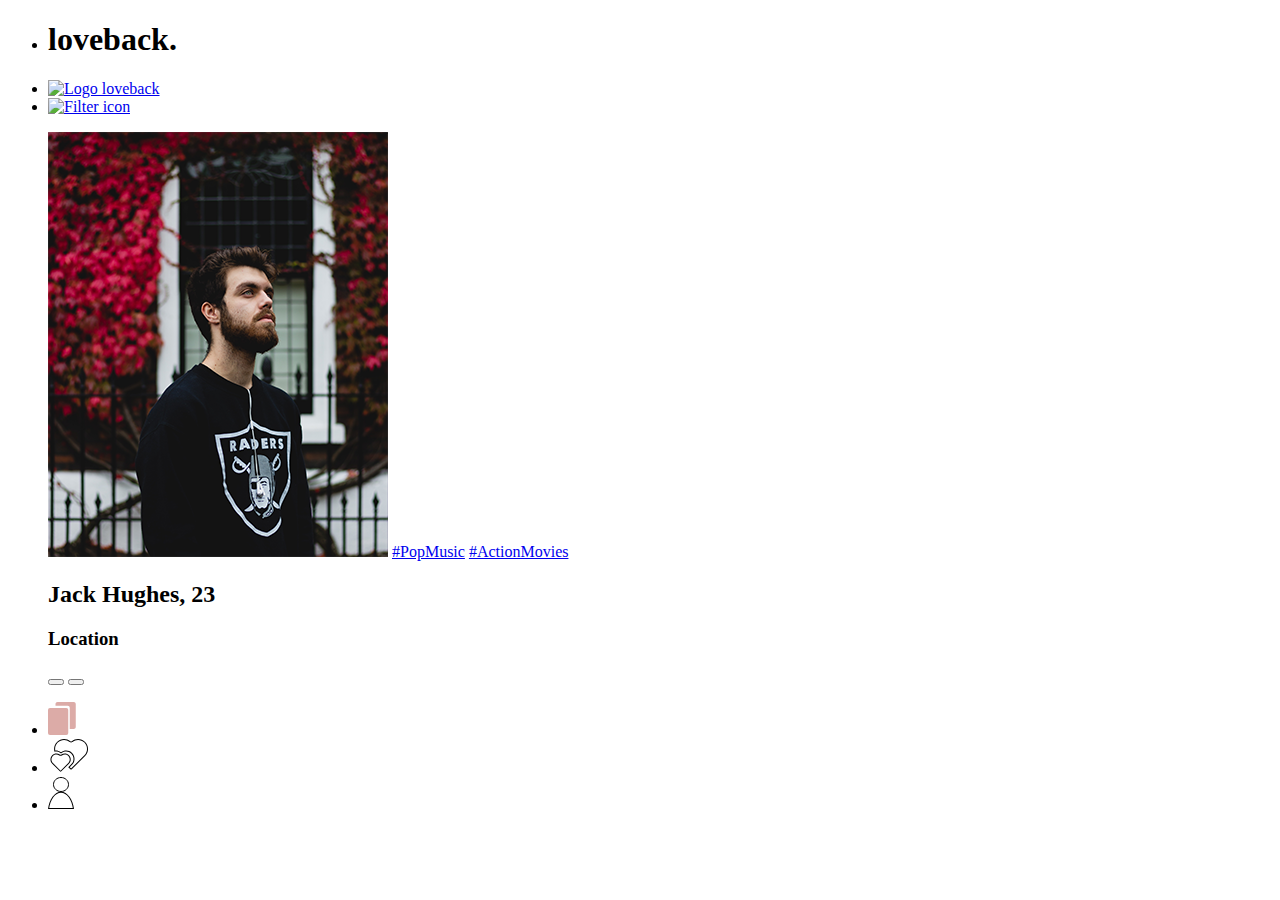
==== docs/index.html @ e0c37f2a "Added old html pages I've created so far with images" ====
<!DOCTYPE html>
<html lang="en">

<head>
    <meta charset="UTF-8">
    <meta name="viewport" content="width=device-width, initial-scale=1.0">
    <link href="https://fonts.googleapis.com/css?family=Inter:300,400,700&display=swap" rel="stylesheet">
    <link rel="stylesheet" href="styles/style.css">
    <link rel="icon" href="images/pageicon.png">
    <title>Swipe page</title>
</head>

<body class="swipe">
    <header>
        <ul>
            <li><h1>loveback.</h1></li>
            <li><a href="#"><img src="images/logo.png" alt="Logo loveback"></a></li>
            <li><a href="filters.html">
                <img src="images/filterIcon.png" alt="Filter icon">
            </a></li>
        </ul>
    </header>
    <main>
        <section>
            <figure>
                <img src="images/boy.png" alt="image person">
                <a href="#">#PopMusic</a>
                <a href="#">#ActionMovies</a>    
                <figcaption>
                    <h2>Jack Hughes, 23</h2>
                    <h3>Location</h3>
                    <form action="/">
                        <button><i class="fas fa-times"></i></button>
                        <button><i class="fas fa-heart" id="heartButton"></i></button>
                    </form>
                </figcaption>
            </figure>
        </section>
    </main>
    <footer>
      <ul>
          <li><a href="#"><img src="images/stack.svg" alt="Filter icon"></a></li>
          <li><a href="#"><img src="images/likes.svg" alt="Filter icon"></a></li>
          <li><a href="#"><img src="images/profile.svg" alt="Filter icon"></a></li>
      </ul>
    </footer>
</body>

</html>
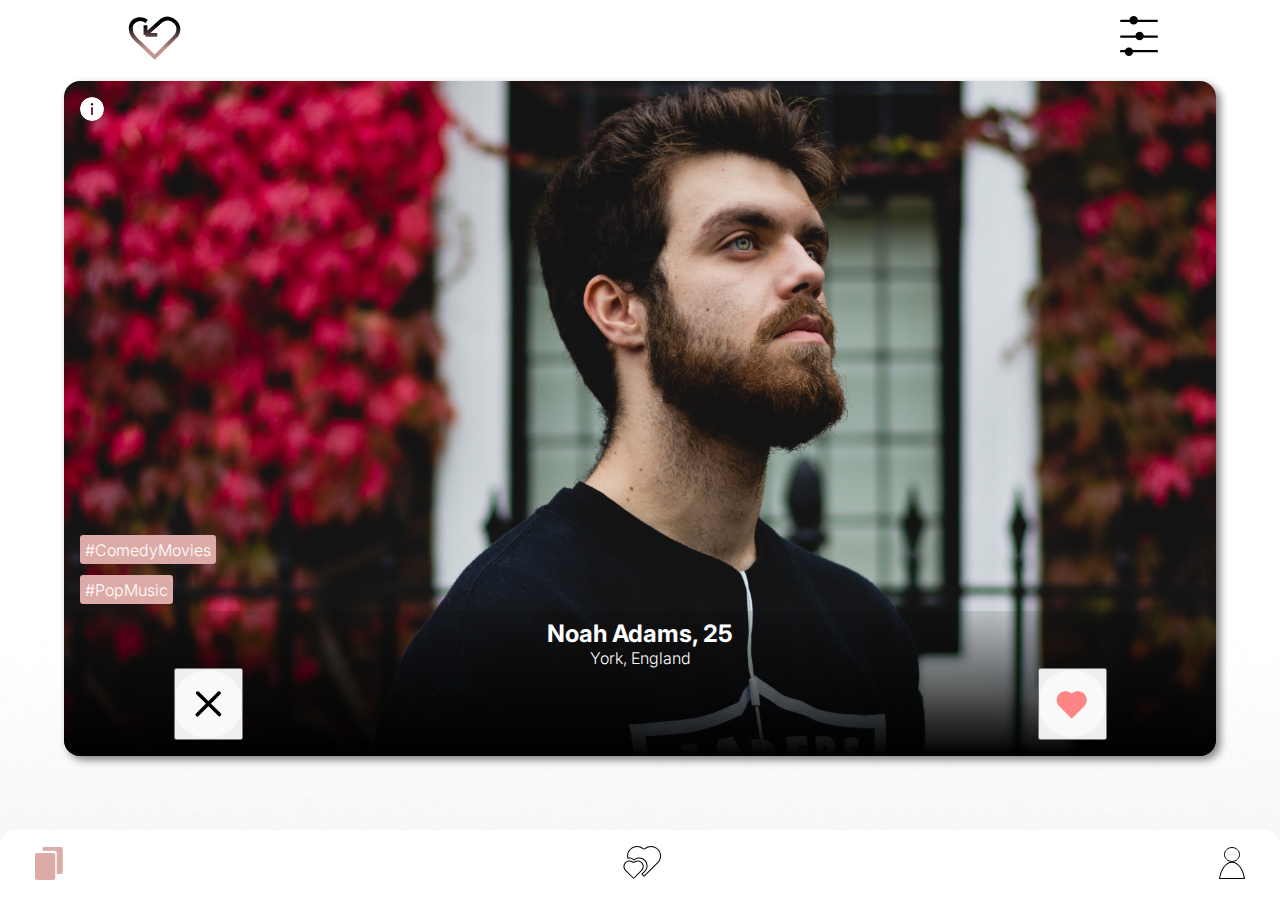
==== commit c822dccd: "Updated pages with right header and main" ====
--- a/docs/index.html
+++ b/docs/index.html
@@ -14,28 +14,34 @@
     <header>
         <ul>
             <li><h1>loveback.</h1></li>
-            <li><a href="#"><img src="images/logo.png" alt="Logo loveback"></a></li>
+            <li><a href="#"><img src="images/logo.svg" alt="Logo loveback"></a></li>
             <li><a href="filters.html">
-                <img src="images/filterIcon.png" alt="Filter icon">
+                <img src="images/filterIcon.svg" alt="Filter icon">
             </a></li>
         </ul>
     </header>
     <main>
-        <section>
-            <figure>
-                <img src="images/boy.png" alt="image person">
-                <a href="#">#PopMusic</a>
-                <a href="#">#ActionMovies</a>    
-                <figcaption>
-                    <h2>Jack Hughes, 23</h2>
-                    <h3>Location</h3>
-                    <form action="/">
-                        <button><i class="fas fa-times"></i></button>
-                        <button><i class="fas fa-heart" id="heartButton"></i></button>
-                    </form>
-                </figcaption>
-            </figure>
-        </section>
+        <ul>
+            <li>
+                <section>
+                    <figure>
+                        <img src="images/boy.jpg" alt="image person">
+                        <a href="" class="info"><img src="images/info.svg" alt=""></a>
+                        <p>#PopMusic</p>
+                        <p>#ComedyMovies</p>
+                        <figcaption>
+                            <h2>Noah Adams, 25</h2>
+                            <h3>York, England</h3>
+                            <form action="/">
+                                <button><img src="images/noLikeButton.svg" alt="No like"></button>
+                                <div></div>
+                                <button><img src="images/likeButton.svg" alt="like"></button>
+                            </form>    
+                        </figcaption>
+                    </figure>
+                </section>
+            </li>
+        </ul>
     </main>
     <footer>
       <ul>
--- a/docs/styles/style.css
+++ b/docs/styles/style.css
@@ -0,0 +1,476 @@
+*,
+html {
+    margin: 0;
+    padding: 0;
+}
+
+body {
+    font-family: 'Inter', sans-serif;
+    /* background: rgb(235,235,235); */
+    /* background: linear-gradient(bottom, rgba(235,235,235,1) 0%, rgba(255,255,255,1) 100%, rgba(255,255,255,1) 100%); */
+    /* background-image: linear-gradient(to bottom, rgba(255, 255, 255, 1), rgba(220, 220, 220, 1)); */
+    /* height: 90vh; */
+    background: url('../images/background.png') no-repeat center center fixed;
+    -webkit-background-size: cover;
+    -moz-background-size: cover;
+    -o-background-size: cover;
+    background-size: cover;
+    color: black;
+}
+
+
+/******************************************************************************
+                          MOBILE filters header
+*******************************************************************************/
+
+.filtersPage header {
+    display: flex;
+    margin: 1em;
+    border-bottom: solid 1px #BDBDBD;
+    padding-bottom: 1em;
+}
+
+.filtersPage header h1 {
+    font-size: 2em;
+    margin: 0 auto;
+}
+
+.filtersPage header a {
+    color: black;
+}
+
+.filtersPage header a:active {
+    color: #FFBFE7;
+}
+
+.filtersPage header a img {
+    padding-top: 0.5em;
+}
+
+
+/******************************************************************************
+                          MOBILE filters main
+*******************************************************************************/
+
+.filtersPage main {
+    margin: 0em 1em;
+}
+
+.filtersPage main section {
+    margin: 0.5em 0em;
+}
+
+.filtersPage main section form button {
+    /* Save preferences button: */
+    border-radius: 0.5em;
+    font-size: 1em;
+    font-weight: 400;
+    color: white;
+    background-color: #FF8484;
+    box-shadow: 1px 1px 2px rgb(49, 49, 49);
+    border: none;
+    margin: 0 auto;
+    position: fixed;
+    bottom: 4em;
+    padding: 0.8em 1em;
+    width: 90%;
+}
+
+.filtersPage main section form fieldset {
+    border: none;
+    margin-bottom: 1em;
+}
+
+.filtersPage main section form fieldset label {
+    font-weight: 300;
+}
+
+.filtersPage main section form fieldset:nth-of-type(1) div {
+    display: inline-block;
+    margin-right: 8%;
+}
+
+.filtersPage main section form fieldset:nth-of-type(2) label {
+    display: block;
+    margin-bottom: 0.3em;
+}
+
+.filtersPage main section form fieldset:nth-of-type(2) input {
+    display: block;
+}
+
+.filtersPage main section form fieldset:nth-of-type(2) input:nth-of-type(1) {
+    margin-bottom: 0.5em;
+}
+
+.filtersPage main section form fieldset:nth-of-type(3) span {
+    font-size: 16px;
+    color: black;
+    font-weight: 300;
+    ;
+}
+
+.filtersPage main section form fieldset legend {
+    font-size: 1.5em;
+    margin-bottom: 0.5em;
+    color: black;
+    font-weight: 500;
+}
+
+.filtersPage main section form fieldset select {
+    font-size: 1em;
+    background: white;
+    /* color: white; */
+    border: solid 2px #DCABA7;
+    border-radius: 0.3em;
+    padding: 0.5em;
+    /* margin-bottom: 10em; */
+}
+
+.filtersPage main section form fieldset select:focus, input:focus {
+    outline: none;
+}
+
+.filtersPage main section form fieldset input {
+    font-size: 1em;
+    border: solid 2px #DCABA7;
+    background-color: white;
+    border-radius: 0.3em;
+    padding: 0.5em;
+}
+
+.filtersPage main section form fieldset input:nth-of-type(7) {
+    opacity: 0;
+}
+.filtersPage main section form fieldset input[type="radio"] {
+    transform: scale(1.5);
+    margin-left: 0.4em;
+}
+
+
+/******************************************************************************
+                          MOBILE index header
+*******************************************************************************/
+
+.swipe header {
+    margin: 1em 1em 0.5em 1em;
+}
+
+.swipe header ul {
+    display: flex;
+    justify-content: space-between;
+}
+
+.swipe header ul li {
+    list-style-type: none;
+    text-decoration: none;
+}
+
+.swipe header ul li:first-of-type {
+    visibility: hidden;
+    position: absolute;
+}
+
+.swipe header ul li:nth-of-type(2) {
+    margin-left: 1em;
+}
+
+.swipe header ul li:nth-of-type(3) {
+    margin-right: 1em;
+}
+
+
+/******************************************************************************
+                          MOBILE index main
+*******************************************************************************/
+
+.error {
+    padding: 0em 3em;
+    height: 80vh;
+    text-align: center;
+    display: table-cell;
+    vertical-align: middle
+}
+
+.swipe main {
+    margin: 0em 1em;
+}
+
+.swipe main ul li {
+    list-style-type: none;
+}
+
+.swipe main ul li:last-of-type {
+    margin-bottom: 5em;
+}
+
+.swipe section {
+    margin-top: 1em;
+    border-radius: 1em;;
+    box-shadow: 4px 4px 8px grey;
+}
+
+.swipe section figure {
+    height: 75vh;
+    position: relative;
+}
+
+.swipe section figure img:nth-last-of-type(1) {
+    width: 100%;
+    height: 100%;
+    border-radius: 1em;
+    /* height: 25em; */
+    object-fit: cover;
+    margin: 0 auto;
+}
+
+.swipe section figure a {
+    width: 24px;
+    height: 24px;
+    position: absolute;
+    left: 1em;
+    top: 1em;
+}
+
+.swipe section figure p {
+    background-color: #DCABA7;
+    color: white;
+    font-weight: 300;
+    border-radius: 0.2em;
+    padding: 0.3em;
+    text-decoration: none;
+    position: absolute;
+    left: 1rem;
+}
+
+.swipe section figure p:nth-of-type(1) {
+    bottom: 9.5rem;
+}
+
+.swipe section figure p:nth-of-type(2) {
+    bottom: 12rem;
+}
+
+.swipe section figure figcaption {
+    position: absolute;
+    z-index: 1;
+    bottom: 0;
+    margin-top: -1rem;
+    padding-top: 0.5em;
+    width: 100%;
+    background-image: linear-gradient(to top, rgba(0, 0, 0, 1), rgba(0, 0, 0, .1));
+    color: white;
+    text-align: center;
+    border-radius: 0em 0em 1em 1em;
+}
+
+.swipe section figure figcaption h2 {
+    font-size: 1.5em;
+}
+
+.swipe section figure figcaption h3 {
+    font-weight: 300;
+    font-size: 1em;
+}
+
+.swipe section figure figcaption h3 i {
+    height: 16px;
+    width: auto;
+    margin-right: 0.5em;
+    margin-top: 0.2em;
+}
+
+.swipe section figure figcaption form {
+    width: 100%;
+    display: flex;
+    justify-content: space-between;
+    margin-bottom: 1em;
+}
+
+.swipe section figure figcaption form div {
+    width: 50%;
+}
+
+.swipe section figure figcaption form button {
+    margin: 0 auto;
+    background-color: none;
+}
+
+
+
+/******************************************************************************
+                          MOBILE index footer
+*******************************************************************************/
+
+.swipe footer {
+    /* background-color: #ffcdec; */
+    background-color: white;
+    box-shadow: black;
+    border-radius: 1em 1em 0em 0em;
+    padding: 0.5em 0em;
+    position: fixed;
+    z-index: 1000;
+    bottom: 0;
+    width: 100%;
+}
+
+.swipe footer ul {
+    margin: 0;
+    display: flex;
+    justify-content: space-between;
+    align-items: center;
+}
+
+.swipe footer ul li {
+    list-style-type: none;
+    text-decoration: none;
+}
+
+.swipe footer ul li a img {
+    text-align: center;
+    font-size: 2rem;
+    color: black;
+    padding: 0.5rem 2.2rem;
+}
+
+/******************************************************************************
+                          TABLET index header
+*******************************************************************************/
+ 
+@media all and (min-width: 768px) {
+    .swipe header {
+        width: 80%;
+        margin: 0 auto;
+        margin-top: 1em;
+    }
+
+    .swipe header ul li:nth-of-type(2) {
+        margin-left: 0;
+    }
+
+    .swipe header ul li:nth-of-type(3) {
+        margin-right: 0;
+    }
+    
+    .swipe header ul li:nth-of-type(2) a img {
+        /* Logo: */
+        width: 130%;
+    }
+
+    .swipe header ul li:nth-of-type(3) a img {
+        /* Logo: */
+        width: 120%;
+    }
+/******************************************************************************
+                          TABLET index main
+*******************************************************************************/
+    .swipe main {
+        width: 90%;
+        margin: 0 auto;
+    }
+
+    /* .swipe main section figure a {
+        width: 20%;
+        height: 20%;
+    } */
+
+}
+
+/******************************************************************************
+                          TABLET index main
+*******************************************************************************/
+ 
+@media all and (min-width: 768px) {
+    
+    .swipe section {
+        margin-top: 1em;
+        border-radius: 1em;;
+        box-shadow: 4px 4px 8px grey;
+    }
+    
+    .swipe section figure {
+        height: 75vh;
+        position: relative;
+    }
+    
+    .swipe section figure img:nth-last-of-type(1) {
+        width: 100%;
+        height: 100%;
+        border-radius: 1em;
+        /* height: 25em; */
+        object-fit: cover;
+        margin: 0 auto;
+    }
+    
+    .swipe section figure a {
+        width: 24px;
+        height: 24px;
+        position: absolute;
+        left: 1em;
+        top: 1em;
+    }
+    
+    .swipe section figure p {
+        background-color: #DCABA7;
+        color: white;
+        font-weight: 300;
+        border-radius: 0.2em;
+        padding: 0.3em;
+        text-decoration: none;
+        position: absolute;
+        left: 1rem;
+    }
+    
+    .swipe section figure p:nth-of-type(1) {
+        bottom: 9.5rem;
+    }
+    
+    .swipe section figure p:nth-of-type(2) {
+        bottom: 12rem;
+    }
+    
+    .swipe section figure figcaption {
+        position: absolute;
+        z-index: 1;
+        bottom: 0;
+        margin-top: -1rem;
+        padding-top: 0.5em;
+        width: 100%;
+        background-image: linear-gradient(to top, rgba(0, 0, 0, 1), rgba(0, 0, 0, .1));
+        color: white;
+        text-align: center;
+        border-radius: 0em 0em 1em 1em;
+    }
+    
+    .swipe section figure figcaption h2 {
+        font-size: 1.5em;
+    }
+    
+    .swipe section figure figcaption h3 {
+        font-weight: 300;
+        font-size: 1em;
+    }
+    
+    .swipe section figure figcaption h3 i {
+        height: 16px;
+        width: auto;
+        margin-right: 0.5em;
+        margin-top: 0.2em;
+    }
+    
+    .swipe section figure figcaption form {
+        width: 100%;
+        display: flex;
+        justify-content: space-between;
+        margin-bottom: 1em;
+    }
+    
+    .swipe section figure figcaption form div {
+        width: 50%;
+    }
+    
+    .swipe section figure figcaption form button {
+        margin: 0 auto;
+        background-color: none;
+    }
+}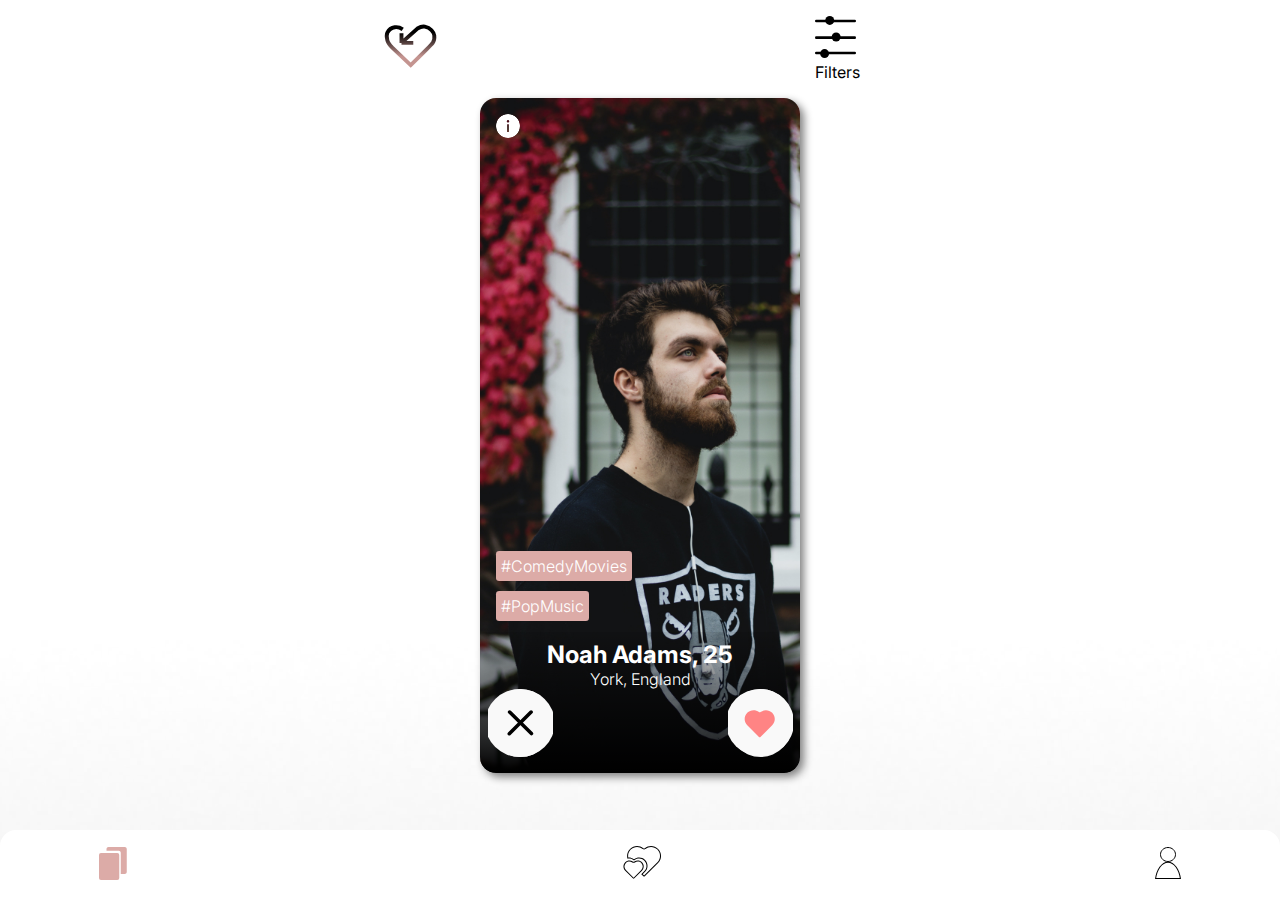
==== commit 080f0927: "Started with responsive design for the dating app" ====
--- a/docs/index.html
+++ b/docs/index.html
@@ -17,31 +17,31 @@
             <li><a href="#"><img src="images/logo.svg" alt="Logo loveback"></a></li>
             <li><a href="filters.html">
                 <img src="images/filterIcon.svg" alt="Filter icon">
+                Filters
             </a></li>
         </ul>
     </header>
     <main>
-        <ul>
-            <li>
-                <section>
-                    <figure>
-                        <img src="images/boy.jpg" alt="image person">
-                        <a href="" class="info"><img src="images/info.svg" alt=""></a>
-                        <p>#PopMusic</p>
-                        <p>#ComedyMovies</p>
-                        <figcaption>
-                            <h2>Noah Adams, 25</h2>
-                            <h3>York, England</h3>
-                            <form action="/">
-                                <button><img src="images/noLikeButton.svg" alt="No like"></button>
-                                <div></div>
-                                <button><img src="images/likeButton.svg" alt="like"></button>
-                            </form>    
-                        </figcaption>
-                    </figure>
-                </section>
-            </li>
-        </ul>
+        <section>
+            <figure>
+                <picture>
+                    <source srcset="images/jackhughesmax.jpg" media="(min-width: 668px)" alt="Profile picture of Jack Hughes large">
+                    <img src="images/jackhughes.jpg" alt="Profile picture of Jack Hughes small">        
+                </picture>
+                <a href="" class="info"><img src="images/info.svg" alt=""></a>
+                <p>#PopMusic</p>
+                <p>#ComedyMovies</p>
+                <figcaption>
+                    <h2>Noah Adams, 25</h2>
+                    <h3>York, England</h3>
+                    <form action="/">
+                        <button><img src="images/noLikeButton.svg" alt="No like"></button>
+                        <div></div>
+                        <button><img src="images/likeButton.svg" alt="like"></button>
+                    </form>    
+                </figcaption>
+            </figure>
+        </section>
     </main>
     <footer>
       <ul>
--- a/docs/styles/style.css
+++ b/docs/styles/style.css
@@ -6,10 +6,6 @@
 
 body {
     font-family: 'Inter', sans-serif;
-    /* background: rgb(235,235,235); */
-    /* background: linear-gradient(bottom, rgba(235,235,235,1) 0%, rgba(255,255,255,1) 100%, rgba(255,255,255,1) 100%); */
-    /* background-image: linear-gradient(to bottom, rgba(255, 255, 255, 1), rgba(220, 220, 220, 1)); */
-    /* height: 90vh; */
     background: url('../images/background.png') no-repeat center center fixed;
     -webkit-background-size: cover;
     -moz-background-size: cover;
@@ -196,14 +192,6 @@
     margin: 0em 1em;
 }
 
-.swipe main ul li {
-    list-style-type: none;
-}
-
-.swipe main ul li:last-of-type {
-    margin-bottom: 5em;
-}
-
 .swipe section {
     margin-top: 1em;
     border-radius: 1em;;
@@ -294,6 +282,8 @@
 .swipe section figure figcaption form button {
     margin: 0 auto;
     background-color: none;
+    border: none;
+    border-radius: 50%;
 }
 
 
@@ -369,108 +359,271 @@
         margin: 0 auto;
     }
 
-    /* .swipe main section figure a {
-        width: 20%;
-        height: 20%;
-    } */
-
-}
-
-/******************************************************************************
-                          TABLET index main
+    .swipe main section {
+      margin-top: 1em;
+      border-radius: 1em;;
+      box-shadow: 4px 4px 8px grey;
+  }
+
+  .swipe main section figure {
+    height: 75vh;
+    position: relative;
+  }
+
+  .swipe main section figure img:nth-last-of-type(1) {
+    width: 100%;
+    height: 100%;
+    border-radius: 1em;
+    /* height: 25em; */
+    object-fit: cover;
+    margin: 0 auto;
+  }
+
+  .swipe main section figure a {
+    width: 24px;
+    height: 24px;
+    position: absolute;
+    left: 1em;
+    top: 1em;
+  }
+
+  .swipe main section figure p {
+    background-color: #DCABA7;
+    color: white;
+    font-weight: 300;
+    border-radius: 0.2em;
+    padding: 0.3em;
+    text-decoration: none;
+    position: absolute;
+    left: 1rem;
+  }
+
+  .swipe main section figure p:nth-of-type(1) {
+    bottom: 9.5rem;
+  }
+
+  .swipe main section figure p:nth-of-type(2) {
+    bottom: 12rem;
+  }
+
+  .swipe main section figure figcaption {
+    position: absolute;
+    z-index: 1;
+    bottom: 0;
+    margin-top: -1rem;
+    padding-top: 0.5em;
+    width: 100%;
+    background-image: linear-gradient(to top, rgba(0, 0, 0, 1), rgba(0, 0, 0, .1));
+    color: white;
+    text-align: center;
+    border-radius: 0em 0em 1em 1em;
+  }
+
+  .swipe main section figure figcaption h2 {
+    font-size: 1.5em;
+  }
+
+  .swipe main section figure figcaption h3 {
+    font-weight: 300;
+    font-size: 1em;
+  }
+
+  .swipe main section figure figcaption h3 i {
+    height: 16px;
+    width: auto;
+    margin-right: 0.5em;
+    margin-top: 0.2em;
+  }
+
+  .swipe main section figure figcaption form {
+    width: 100%;
+    display: flex;
+    justify-content: space-between;
+    margin-bottom: 1em;
+  }
+
+  .swipe section figure figcaption form div {
+    width: 50%;
+  }
+
+  .swipe section figure figcaption form button {
+    margin: 0 auto;
+    background-color: none;
+    border-radius: 50%;
+  }
+
+/******************************************************************************
+                          TABLET index footer
+*******************************************************************************/
+
+  .swipe footer {
+  /* background-color: #ffcdec; */
+    background-color: white;
+    box-shadow: black;
+    border-radius: 1em 1em 0em 0em;
+    padding: 0.5em 0em;
+    position: fixed;
+    z-index: 1000;
+    bottom: 0;
+    width: 100%;
+  }
+
+  .swipe footer ul {
+    width: 90%;
+    margin: 0 auto;
+    display: flex;
+    justify-content: space-between;
+    align-items: center;
+  }
+
+  .swipe footer ul li {
+    list-style-type: none;
+    text-decoration: none;
+  }
+
+  .swipe footer ul li a img {
+    text-align: center;
+    font-size: 2rem;
+    color: black;
+    padding: 0.5rem 2.2rem;
+  }
+}
+
+/******************************************************************************
+                          LAPTOP index header
 *******************************************************************************/
  
-@media all and (min-width: 768px) {
-    
-    .swipe section {
-        margin-top: 1em;
-        border-radius: 1em;;
-        box-shadow: 4px 4px 8px grey;
-    }
-    
-    .swipe section figure {
-        height: 75vh;
-        position: relative;
-    }
-    
-    .swipe section figure img:nth-last-of-type(1) {
-        width: 100%;
-        height: 100%;
-        border-radius: 1em;
-        /* height: 25em; */
-        object-fit: cover;
-        margin: 0 auto;
-    }
-    
-    .swipe section figure a {
-        width: 24px;
-        height: 24px;
-        position: absolute;
-        left: 1em;
-        top: 1em;
-    }
-    
-    .swipe section figure p {
-        background-color: #DCABA7;
-        color: white;
-        font-weight: 300;
-        border-radius: 0.2em;
-        padding: 0.3em;
-        text-decoration: none;
-        position: absolute;
-        left: 1rem;
-    }
-    
-    .swipe section figure p:nth-of-type(1) {
-        bottom: 9.5rem;
-    }
-    
-    .swipe section figure p:nth-of-type(2) {
-        bottom: 12rem;
-    }
-    
-    .swipe section figure figcaption {
-        position: absolute;
-        z-index: 1;
-        bottom: 0;
-        margin-top: -1rem;
-        padding-top: 0.5em;
-        width: 100%;
-        background-image: linear-gradient(to top, rgba(0, 0, 0, 1), rgba(0, 0, 0, .1));
-        color: white;
-        text-align: center;
-        border-radius: 0em 0em 1em 1em;
-    }
-    
-    .swipe section figure figcaption h2 {
-        font-size: 1.5em;
-    }
-    
-    .swipe section figure figcaption h3 {
-        font-weight: 300;
-        font-size: 1em;
-    }
-    
-    .swipe section figure figcaption h3 i {
-        height: 16px;
-        width: auto;
-        margin-right: 0.5em;
-        margin-top: 0.2em;
-    }
-    
-    .swipe section figure figcaption form {
-        width: 100%;
-        display: flex;
-        justify-content: space-between;
-        margin-bottom: 1em;
-    }
-    
-    .swipe section figure figcaption form div {
-        width: 50%;
-    }
-    
-    .swipe section figure figcaption form button {
-        margin: 0 auto;
-        background-color: none;
-    }
+@media all and (min-width: 1100px) {
+  .swipe header {
+    width: 40%;
+    margin: 0 auto;
+    margin-top: 1em;
+  }
+
+  .swipe header ul li:nth-of-type(2) {
+    margin-left: 0;
+  }
+
+  .swipe header ul li:nth-of-type(3) {
+    margin-right: 0;
+  }
+
+  .swipe header ul li:nth-of-type(2) a img {
+    /* Logo: */
+    width: 130%;
+    padding-top: 0.5em;
+  }
+
+  .swipe header ul li:nth-of-type(3) a {
+    /* Filter icon: */
+    color: black;
+    text-decoration: none;
+  }
+
+  .swipe header ul li:nth-of-type(3) a img {
+    /* Filter icon: */
+    width: 50%;
+  }
+
+/******************************************************************************
+                          LAPTOP index main
+*******************************************************************************/
+  .swipe main {
+    width: 25%;
+    margin: 0 auto;
+  }
+
+.swipe main section {
+margin-top: 1em;
+border-radius: 1em;;
+box-shadow: 4px 4px 8px grey;
+}
+
+.swipe main section figure {
+height: 75vh;
+position: relative;
+}
+
+.swipe main section figure img:nth-last-of-type(1) {
+width: 100%;
+height: 100%;
+border-radius: 1em;
+/* height: 25em; */
+object-fit: cover;
+margin: 0 auto;
+}
+
+.swipe main section figure a {
+width: 24px;
+height: 24px;
+position: absolute;
+left: 1em;
+top: 1em;
+}
+
+.swipe main section figure p {
+background-color: #DCABA7;
+color: white;
+font-weight: 300;
+border-radius: 0.2em;
+padding: 0.3em;
+text-decoration: none;
+position: absolute;
+left: 1rem;
+}
+
+.swipe main section figure p:nth-of-type(1) {
+bottom: 9.5rem;
+}
+
+.swipe main section figure p:nth-of-type(2) {
+bottom: 12rem;
+}
+
+.swipe main section figure figcaption {
+position: absolute;
+z-index: 1;
+bottom: 0;
+margin-top: -1rem;
+padding-top: 0.5em;
+width: 100%;
+background-image: linear-gradient(to top, rgba(0, 0, 0, 1), rgba(0, 0, 0, .1));
+color: white;
+text-align: center;
+border-radius: 0em 0em 1em 1em;
+}
+
+.swipe main section figure figcaption h2 {
+font-size: 1.5em;
+}
+
+.swipe main section figure figcaption h3 {
+font-weight: 300;
+font-size: 1em;
+}
+
+.swipe main section figure figcaption h3 i {
+height: 16px;
+width: auto;
+margin-right: 0.5em;
+margin-top: 0.2em;
+}
+
+.swipe main section figure figcaption form {
+width: 100%;
+display: flex;
+justify-content: space-between;
+margin-bottom: 1em;
+}
+
+.swipe section figure figcaption form div {
+width: 50%;
+}
+
+.swipe section figure figcaption form button {
+margin: 0 auto;
+background-color: none;
+border-radius: 50%;
+}
+
 }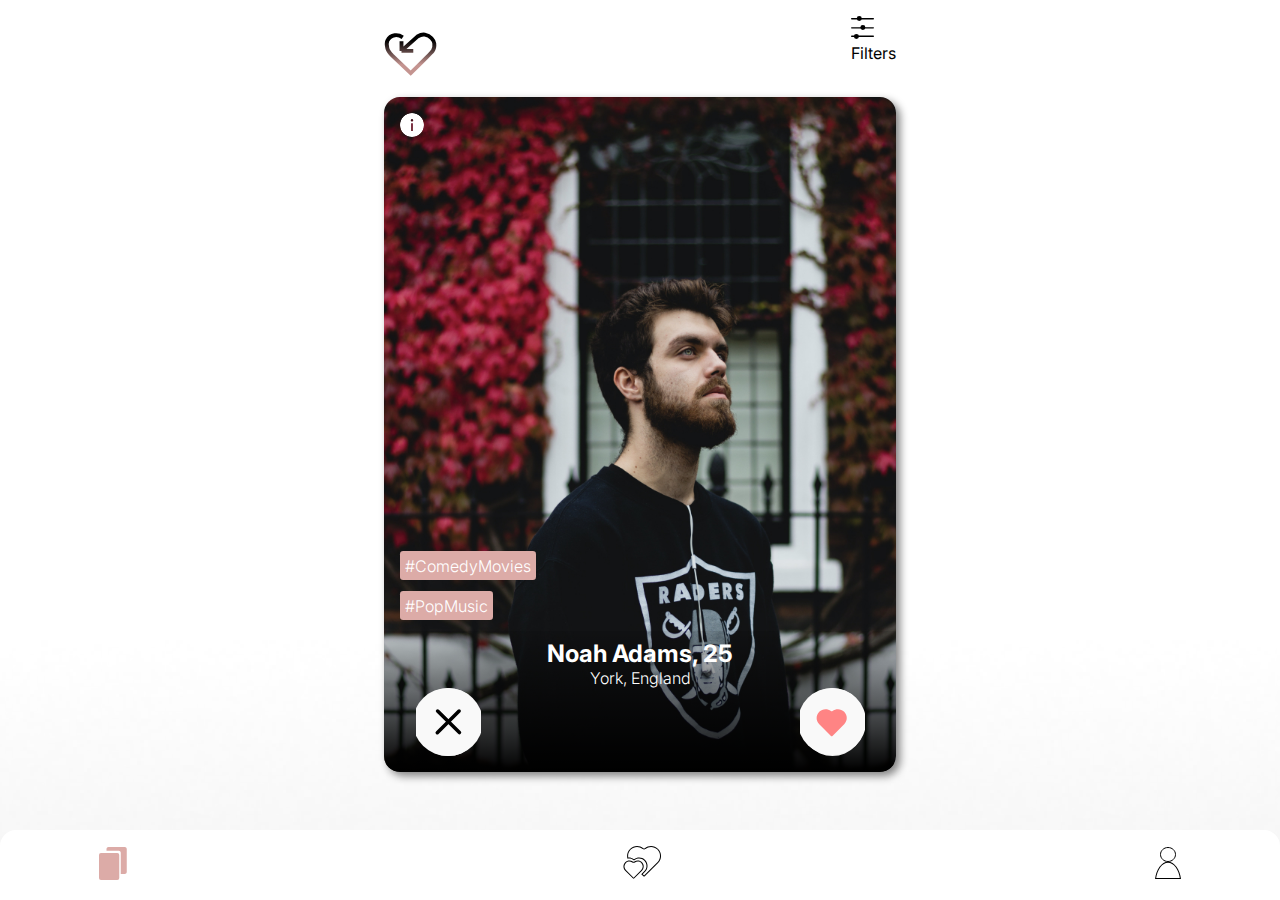
==== commit 2cc8752a: "Added 'filters' to header icon and working on responsive" ====
--- a/docs/index.html
+++ b/docs/index.html
@@ -16,9 +16,10 @@
             <li><h1>loveback.</h1></li>
             <li><a href="#"><img src="images/logo.svg" alt="Logo loveback"></a></li>
             <li><a href="filters.html">
-                <img src="images/filterIcon.svg" alt="Filter icon">
-                Filters
-            </a></li>
+                    <img src="images/filterIcon.svg" alt="Filter icon">
+                    <p>Filters</p>   
+                </a>
+            </li>
         </ul>
     </header>
     <main>
--- a/docs/styles/style.css
+++ b/docs/styles/style.css
@@ -149,7 +149,7 @@
 *******************************************************************************/
 
 .swipe header {
-    margin: 1em 1em 0.5em 1em;
+    margin: 1em 1em 0em 1em;
 }
 
 .swipe header ul {
@@ -171,8 +171,26 @@
     margin-left: 1em;
 }
 
+.swipe header ul li:nth-of-type(2) img {
+    margin-top: 0.5em;
+}
+
 .swipe header ul li:nth-of-type(3) {
     margin-right: 1em;
+}
+
+.swipe header ul li:nth-of-type(3) a p {
+    font-size: 16px;
+    text-align: center;
+}
+
+.swipe header ul li:nth-of-type(3) a img {
+    margin-left: 0.5em;
+}
+
+.swipe header ul li:nth-of-type(3) a {
+    color: black;
+    text-decoration: none;
 }
 
 
@@ -194,12 +212,12 @@
 
 .swipe section {
     margin-top: 1em;
-    border-radius: 1em;;
+    border-radius: 1em;
     box-shadow: 4px 4px 8px grey;
 }
 
 .swipe section figure {
-    height: 75vh;
+    height: 70vh;
     position: relative;
 }
 
@@ -349,8 +367,20 @@
 
     .swipe header ul li:nth-of-type(3) a img {
         /* Logo: */
-        width: 120%;
-    }
+        margin-left: 0em;
+        width: 100%;
+    }
+
+    .swipe header ul li:nth-of-type(3) a p {
+        font-size: 16px;
+        text-align: center;
+    }
+
+    .swipe header ul li:nth-of-type(3) a {
+        color: black;
+        text-decoration: none;
+    }
+    
 /******************************************************************************
                           TABLET index main
 *******************************************************************************/
@@ -529,7 +559,7 @@
                           LAPTOP index main
 *******************************************************************************/
   .swipe main {
-    width: 25%;
+    width: 40%;
     margin: 0 auto;
   }
 
